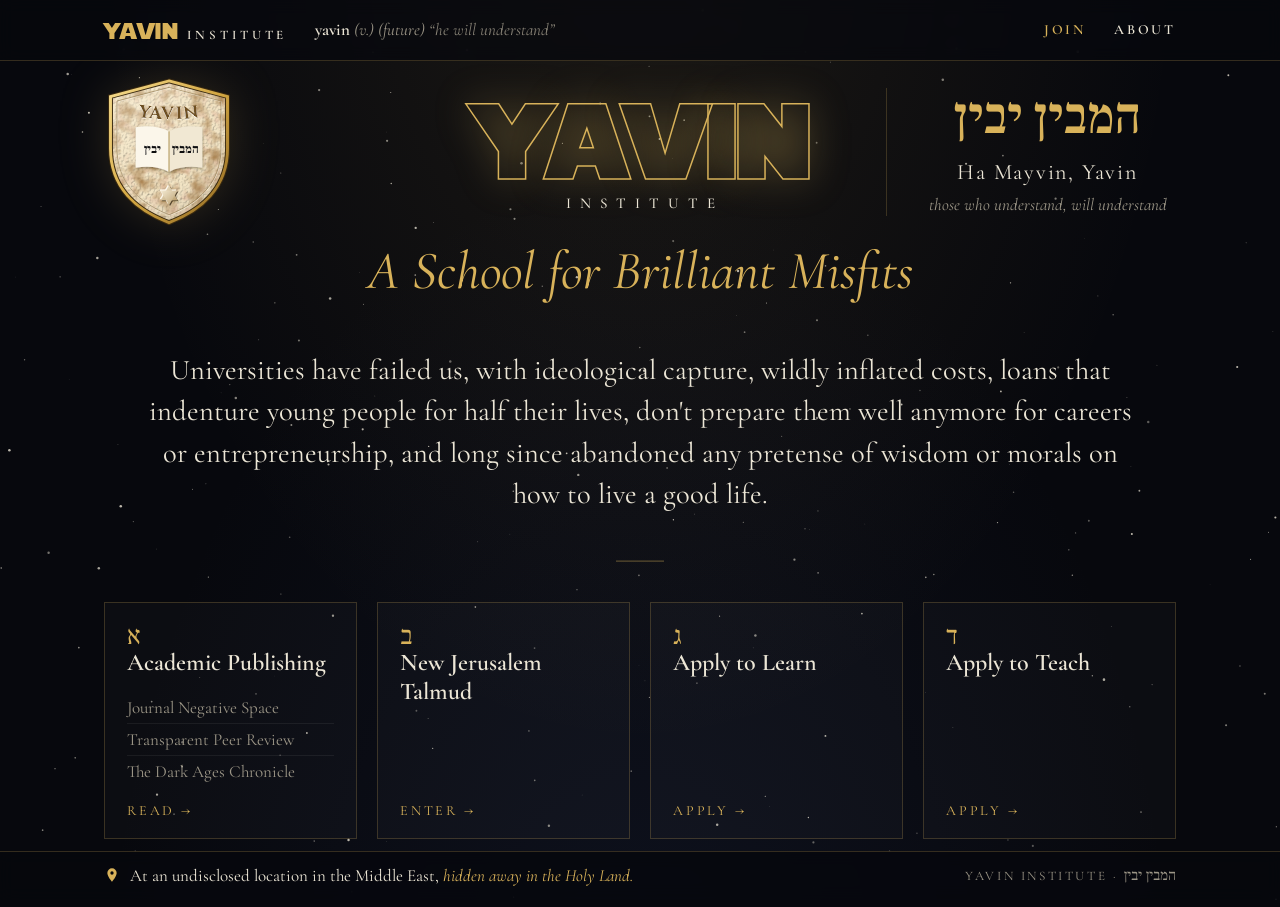
==== index.html @ adba4edd "Add gold Y favicon Co-Authored-By: Claude Opus 5.5 <noreply@anthropic.com>" ====
<!doctype html>
<html lang="en">
<head>
<meta charset="utf-8">
<meta name="viewport" content="width=device-width, initial-scale=1">
<title>Yavin Institute</title>
<meta name="description" content="Yavin Institute — המבין יבין. Those who understand, will understand.">
<link rel="icon" href="favicon.svg" type="image/svg+xml">
<link rel="icon" href="favicon-32.png" sizes="32x32" type="image/png">
<link rel="apple-touch-icon" href="apple-touch-icon.png">
<link rel="preconnect" href="https://fonts.googleapis.com">
<link rel="preconnect" href="https://fonts.gstatic.com" crossorigin>
<link href="https://fonts.googleapis.com/css2?family=Cinzel:wght@700&family=Cormorant+Garamond:ital,wght@0,400;0,500;0,600;1,400&family=Frank+Ruhl+Libre:wght@400;500;700&display=swap" rel="stylesheet">
<link rel="stylesheet" href="assets/css/site.css">
</head>
<body>

<div class="stars"><canvas id="sky"></canvas></div>

<!-- NAV -->
<nav class="nav">
  <div class="wrap">
    <a class="brand" href="#"><span class="y">yavin</span><span class="i">Institute</span></a>
    <span class="etym"><b>yavin</b> (v.) (future) <span class="q">“he will understand”</span></span>
    <div class="links">
      <a class="join" href="#join">Join</a>
      <a href="#about">About</a>
    </div>
  </div>
</nav>

<main class="wrap">

  <section class="hero">
    <!-- Seal: shield with YAVIN over an open book reading המבין יבין (à la Yale's אורים ותמים), Star of David below -->
    <svg class="seal" viewBox="0 0 200 230" role="img" aria-label="Yavin Institute seal: a Jerusalem-stone shield with YAVIN over an open book reading המבין יבין, and a raised Star of David">
      <defs>
        <!-- Jerusalem stone: pitted, lit surface + honey/rose mottling (scaled to read at logo size) -->
        <filter id="stone" x="0" y="0" width="100%" height="100%" color-interpolation-filters="sRGB">
          <feTurbulence type="fractalNoise" baseFrequency="0.32" numOctaves="2" seed="4" result="pits"/>
          <feDiffuseLighting in="pits" surfaceScale="1.3" lighting-color="#ffffff" diffuseConstant="1.15" result="lit">
            <feDistantLight azimuth="225" elevation="58"/>
          </feDiffuseLighting>
          <feBlend in="lit" in2="SourceGraphic" mode="multiply" result="surface"/>
          <feTurbulence type="fractalNoise" baseFrequency="0.045" numOctaves="3" seed="11" result="clouds"/>
          <feColorMatrix in="clouds" type="matrix" result="mottle"
            values="0 0 0 0 0.66  0 0 0 0 0.50  0 0 0 0 0.30  0 0 0 2.2 -0.95"/>
          <feTurbulence type="fractalNoise" baseFrequency="0.06" numOctaves="2" seed="23" result="clouds2"/>
          <feColorMatrix in="clouds2" type="matrix" result="rose"
            values="0 0 0 0 0.86  0 0 0 0 0.66  0 0 0 0 0.56  0 0 0 1.6 -0.8"/>
          <feMerge result="all"><feMergeNode in="surface"/><feMergeNode in="rose"/><feMergeNode in="mottle"/></feMerge>
          <feComposite in="all" in2="SourceGraphic" operator="in"/>
        </filter>
        <!-- light from upper left across the face of the shield -->
        <radialGradient id="shade" cx="30%" cy="20%" r="95%">
          <stop offset="0" stop-color="#fff8e8" stop-opacity="0.35"/>
          <stop offset="0.6" stop-color="#fff8e8" stop-opacity="0"/>
          <stop offset="1" stop-color="#5a4424" stop-opacity="0.35"/>
        </radialGradient>
        <!-- raised relief: highlight on the upper-left edge, shadow on the lower-right -->
        <filter id="relief" x="-30%" y="-30%" width="160%" height="160%">
          <feOffset in="SourceAlpha" dx="1.3" dy="1.7" result="o1"/>
          <feGaussianBlur in="o1" stdDeviation="0.9" result="b1"/>
          <feFlood flood-color="#3e2f18" flood-opacity="0.85"/>
          <feComposite in2="b1" operator="in" result="shadow"/>
          <feOffset in="SourceAlpha" dx="-0.8" dy="-0.9" result="o2"/>
          <feGaussianBlur in="o2" stdDeviation="0.4" result="b2"/>
          <feFlood flood-color="#fffbf0" flood-opacity="0.95"/>
          <feComposite in2="b2" operator="in" result="hl"/>
          <feMerge><feMergeNode in="shadow"/><feMergeNode in="hl"/><feMergeNode in="SourceGraphic"/></feMerge>
        </filter>
        <linearGradient id="starFace" x1="0" y1="0" x2="1" y2="1">
          <stop offset="0" stop-color="#f4ead3"/>
          <stop offset="1" stop-color="#b99e6c"/>
        </linearGradient>
        <!-- carved lettering: light catches the lower edge of the cut -->
        <filter id="carve" x="-10%" y="-20%" width="120%" height="140%">
          <feOffset in="SourceAlpha" dx="0.6" dy="0.9" result="o"/>
          <feFlood flood-color="#fffaf0" flood-opacity="0.8"/>
          <feComposite in2="o" operator="in" result="lip"/>
          <feMerge><feMergeNode in="lip"/><feMergeNode in="SourceGraphic"/></feMerge>
        </filter>
        <filter id="bookShadow" x="-20%" y="-20%" width="140%" height="150%">
          <feDropShadow dx="1" dy="2.2" stdDeviation="1.6" flood-color="#3b2d18" flood-opacity="0.5"/>
        </filter>
        <linearGradient id="rimGold" x1="0" y1="0" x2="1" y2="1">
          <stop offset="0" stop-color="#f6dc8e"/>
          <stop offset="0.5" stop-color="#d4a843"/>
          <stop offset="1" stop-color="#8e6620"/>
        </linearGradient>
        <!-- YAVIN follows the dip of the book's top edge -->
        <path id="yavinArc" d="M28 57 Q100 73 172 57" fill="none"/>
      </defs>

      <!-- stone shield -->
      <path d="M100 6 L190 30 V110 C190 170 150 205 100 224 C50 205 10 170 10 110 V30 Z" fill="#f2e4c4" filter="url(#stone)"/>
      <path d="M100 6 L190 30 V110 C190 170 150 205 100 224 C50 205 10 170 10 110 V30 Z" fill="url(#shade)"/>
      <!-- chiselled inner border -->
      <path d="M100 16 L180 37 V110 C180 163 145 194 100 212 C55 194 20 163 20 110 V37 Z" fill="none" stroke="#fffaf0" stroke-width="1.2" opacity="0.7" transform="translate(0.7,0.9)"/>
      <path d="M100 16 L180 37 V110 C180 163 145 194 100 212 C55 194 20 163 20 110 V37 Z" fill="none" stroke="#8f7648" stroke-width="1.2" opacity="0.8"/>
      <!-- gold rim, set off from the stone by a dark bronze edge -->
      <path d="M100 6 L190 30 V110 C190 170 150 205 100 224 C50 205 10 170 10 110 V30 Z" fill="none" stroke="#3a2a10" stroke-width="7.5"/>
      <path d="M100 6 L190 30 V110 C190 170 150 205 100 224 C50 205 10 170 10 110 V30 Z" fill="none" stroke="url(#rimGold)" stroke-width="4.5"/>

      <text font-family="Cinzel, serif" font-weight="700" font-size="27" letter-spacing="2" fill="#6e5020" text-anchor="middle" filter="url(#carve)">
        <textPath href="#yavinArc" startOffset="50%">YAVIN</textPath>
      </text>

      <!-- open book -->
      <g transform="translate(20,34) scale(0.8)" filter="url(#bookShadow)">
        <path d="M100 62 C82 52 58 50 36 54 V132 C58 128 82 130 100 140 Z" fill="#fbf6ea"/>
        <path d="M100 62 C118 52 142 50 164 54 V132 C142 128 118 130 100 140 Z" fill="#f1e8d3"/>
        <path d="M100 62 V140" stroke="#9c7a2e" stroke-width="1.5"/>
        <!-- Hebrew reads right to left: right page first -->
        <text x="132" y="104" text-anchor="middle" font-family="Frank Ruhl Libre, serif" font-weight="700" font-size="24" fill="#07080d" direction="rtl">המבין</text>
        <text x="68"  y="104" text-anchor="middle" font-family="Frank Ruhl Libre, serif" font-weight="700" font-size="24" fill="#07080d" direction="rtl">יבין</text>
      </g>

      <!-- Star of David, raised from the stone -->
      <g fill="url(#starFace)" filter="url(#relief)">
        <path d="M100 167 L113 189.5 L87 189.5 Z"/>
        <path d="M100 197 L113 174.5 L87 174.5 Z"/>
      </g>
    </svg>

    <div class="title">
      <h1 class="wordmark" aria-label="Yavin">yavin</h1>
      <div class="institute">Institute</div>
    </div>

    <aside class="motto">
      <div class="he" lang="he">המבין יבין</div>
      <div class="translit">Ha Mayvin, Yavin</div>
      <div class="en">those who understand, will understand</div>
    </aside>
  </section>

  <div class="rotator" aria-live="polite">
    <span class="on">A House of Learning</span>
    <span>A School for Brilliant Misfits</span>
    <span>The Anti-Woke Anti-University</span>
    <span>Join the Rebellion</span>
  </div>

  <!-- INTRO: five paragraphs, slow continuous scroll -->
  <section class="intro" aria-label="About Yavin Institute">
    <div class="chunks">
      <p class="chunk">
        Universities have failed us, with ideological capture, wildly inflated costs, loans that indenture young
        people for half their lives, don't prepare them well anymore for careers or entrepreneurship, and long since
        abandoned any pretense of wisdom or morals on how to live a good life.
      </p>
      <p class="chunk">
        Yavin aspires to genuinely prepare students for life in the broadest sense: to orient themselves in place,
        wisdom traditions, see all the ways humans have lived in history, and learn how to learn and think for
        themselves. That way they are best prepared for all the challenges- not just careers or business, but
        leadership, causes, and thoughtful application of their full body and soul to find and choose their mission.
      </p>
      <p class="chunk">
        The Way to learn is not the western-school model, but <em>the yeshiva model</em>:
        hevrutas, core texts, holistic approach that has a certain expectation of personal growth towards
        next stages of life. Encourages and empowers students to grow so that they become ready to build lives,
        start businesses, incorporate and transcend the values and structures of their origins and upbringings.
      </p>
      <p class="chunk">
        <em>The Study of Human Life:</em> what works and what doesn't work? Community, technology, polity, history.
        What are goals for human societies large and small? What produces happiness? What choices—of belief,
        communal forms, technologies, ideologies—lead to what outcomes? What possibilities are there for your
        community, and humanity, that are genuinely new?
      </p>
      <p class="chunk">
        After studying here, the goal is for each student to have developed knowledge and skills to be
        <em>an entrepreneur, a community builder, a jedi, or a revolutionary</em>… as necessary.
      </p>
    </div>
  </section>

  <!-- CARDS -->
  <section class="cards">
    <a class="card" href="#publishing">
      <div class="num" lang="he">א</div>
      <h3>Academic Publishing</h3>
      <ul>
        <li>Journal Negative Space</li>
        <li>Transparent Peer Review</li>
        <li>The Dark Ages Chronicle</li>
      </ul>
      <span class="go">Read →</span>
    </a>

    <a class="card" href="#talmud">
      <div class="num" lang="he">ב</div>
      <h3>New Jerusalem Talmud</h3>
      <span class="go">Enter →</span>
    </a>

    <a class="card" href="#apply-learn">
      <div class="num" lang="he">ג</div>
      <h3>Apply to Learn</h3>
      <span class="go">Apply →</span>
    </a>

    <a class="card" href="#apply-teach">
      <div class="num" lang="he">ד</div>
      <h3>Apply to Teach</h3>
      <span class="go">Apply →</span>
    </a>
  </section>

</main>

<!-- FOOTER -->
<footer>
  <div class="wrap">
    <span class="where">
      <svg class="pin" viewBox="0 0 24 24" aria-hidden="true"><path d="M12 2a7 7 0 0 0-7 7c0 5.2 7 13 7 13s7-7.8 7-13a7 7 0 0 0-7-7zm0 9.5A2.5 2.5 0 1 1 12 6.5a2.5 2.5 0 0 1 0 5z"/></svg>
      At an undisclosed location in the Middle East, <span class="hidden">hidden away in the Holy Land.</span>
    </span>
    <span class="fine">Yavin Institute · <span lang="he">המבין יבין</span></span>
  </div>
</footer>

<script src="assets/js/site.js"></script>
</body>
</html>
---- assets/css/site.css ----
/* Yavin Institute — shared styles for every page */

@font-face {
  font-family: "Star Jedi";
  src: url("../fonts/Starjedi.ttf") format("truetype");
  font-display: swap;
}

:root {
  --bg: #07080d;
  --bg-2: #0d0f18;
  --ink: #ece6d6;
  --muted: #9c9687;
  --gold: #d8b25a;
  --gold-deep: #9c7a2e;
  --line: rgba(216, 178, 90, 0.22);
  --card: rgba(255, 255, 255, 0.025);
  --serif: "Cormorant Garamond", Georgia, serif;
  --hebrew: "Frank Ruhl Libre", "Times New Roman", serif;
  --jedi: "Star Jedi", "Arial Black", sans-serif;
}

* { box-sizing: border-box; margin: 0; padding: 0; }
html { scroll-behavior: smooth; }

body {
  background: var(--bg);
  color: var(--ink);
  font-family: var(--serif);
  font-size: 19px;
  line-height: 1.6;
  overflow-x: hidden;
  -webkit-font-smoothing: antialiased;
}

/* starfield */
.stars {
  position: fixed; inset: 0; z-index: -1; pointer-events: none;
  background:
    radial-gradient(ellipse at 50% -10%, rgba(216,178,90,0.10), transparent 60%),
    radial-gradient(ellipse at 50% 120%, rgba(60,80,140,0.14), transparent 60%),
    var(--bg);
}
.stars canvas { width: 100%; height: 100%; display: block; }

.wrap { max-width: 1120px; margin: 0 auto; padding: 0 24px; }

/* page fills the screen; cards sit at the bottom, just above the location bar */
main.wrap {
  height: max(640px, calc(100vh - 61px - 49px));   /* screen minus nav and location bar */
  display: flex; flex-direction: column;
}
main .cards { margin-top: auto; padding: 0 0 12px; }

/* ---------- NAV ---------- */
.nav {
  border-bottom: 1px solid var(--line);
  background: rgba(7, 8, 13, 0.7);
  backdrop-filter: blur(8px);
  position: sticky; top: 0; z-index: 10;
}
.nav .wrap {
  display: flex; align-items: center; gap: 28px;
  height: 60px;
}
.brand { display: flex; align-items: baseline; gap: 10px; text-decoration: none; color: var(--ink); white-space: nowrap; }
.brand .y { font-family: var(--jedi); color: var(--gold); font-size: 22px; letter-spacing: 0.02em; }
.brand .i { letter-spacing: 0.3em; text-transform: uppercase; font-size: 13px; font-weight: 600; }
.nav .etym { font-style: italic; color: var(--muted); font-size: 17px; white-space: nowrap; }
.nav .etym .q { opacity: 0.85; }
.nav .etym b { font-style: normal; font-weight: 600; color: var(--ink); }
.nav .links { margin-left: auto; display: flex; gap: 28px; }
.nav .links a {
  color: var(--ink); text-decoration: none;
  letter-spacing: 0.2em; text-transform: uppercase; font-size: 14px; font-weight: 600;
}
.nav .links a:hover { color: var(--gold); }
.nav .links a.join { color: var(--gold); }

/* ---------- HERO ---------- */
.hero {
  display: grid;
  grid-template-columns: 290px 1fr 290px;
  align-items: center;
  gap: 32px;
  padding: 16px 0 0;
}
.hero .seal { width: 130px; justify-self: start; }

.seal { width: 100%; height: auto; filter: drop-shadow(0 0 24px rgba(216,178,90,0.18)); }

.title { text-align: center; }
.wordmark {
  font-family: var(--jedi);
  font-size: clamp(40px, 8vw, 100px);
  line-height: 0.9;
  color: transparent;
  -webkit-text-stroke: 1.5px var(--gold);
  letter-spacing: 0.02em;
  text-shadow: 0 0 40px rgba(216,178,90,0.25);
}
.institute {
  font-weight: 500;
  letter-spacing: 0.6em;
  text-transform: uppercase;
  font-size: clamp(12px, 1.5vw, 15px);
  margin-top: 12px;
  padding-left: 0.6em; /* balance letter-spacing */
}

.rotator {
  position: relative;
  height: 1.2em;
  margin: 14px 0 0;
  text-align: center;
  font-size: clamp(30px, 4.2vw, 56px);
  line-height: 1.1;
  font-style: italic;
  color: var(--gold);
}
.rotator span {
  position: absolute; left: 0; right: 0; top: 0;
  opacity: 0; transform: translateY(10px);
  transition: opacity 0.9s ease, transform 0.9s ease;
}
.rotator span.on { opacity: 1; transform: none; }

/* ---------- INTRO: slow flat scroll ---------- */
.intro {
  flex: 1 1 0;
  min-height: 0;
  width: 100%;
  max-width: 1000px;
  margin: 6px auto 10px;
  text-align: center;
  overflow: hidden;
  position: relative;
  -webkit-mask-image: linear-gradient(transparent, #000 14%, #000 86%, transparent);
          mask-image: linear-gradient(transparent, #000 14%, #000 86%, transparent);
}
.intro .chunks { will-change: transform; }
.intro .chunk {
  font-size: 28.5px;
  line-height: 1.45;
  padding-bottom: 1.6em;
}
.intro .chunk::after {        /* small gold rule between paragraphs */
  content: "";
  display: block;
  width: 48px; height: 1px;
  margin: 1.6em auto 0;
  background: var(--gold);
  opacity: 0.6;
}
.intro .chunk em { font-style: normal; color: var(--gold); }
@media (prefers-reduced-motion: reduce) {
  .intro { overflow-y: auto; }
}

/* ---------- MOTTO ---------- */
.motto {
  text-align: center;
  border-left: 1px solid var(--line);
  padding-left: 32px;
}
.motto .he {
  font-family: var(--hebrew);
  font-weight: 500;
  font-size: 52px;
  line-height: 1.1;
  color: var(--gold);
  direction: rtl;
}
.motto .translit { margin-top: 10px; font-size: 22px; letter-spacing: 0.08em; }
.motto .en { font-style: italic; color: var(--muted); font-size: 17px; line-height: 1.3; margin-top: 4px; white-space: nowrap; }

/* ---------- CARDS ---------- */
.cards {
  padding: 0 0 32px;
  display: grid;
  grid-template-columns: repeat(4, 1fr);
  gap: 20px;
}
.card {
  position: relative;
  background: var(--card);
  border: 1px solid var(--line);
  padding: 18px 22px 16px;
  display: flex; flex-direction: column;
  text-decoration: none; color: inherit;
  transition: border-color 0.3s, background 0.3s, transform 0.3s;
}
.card:hover { border-color: var(--gold); background: rgba(216,178,90,0.05); transform: translateY(-3px); }
.card .num {
  font-family: var(--hebrew);
  color: var(--gold);
  font-size: 26px;
  line-height: 1;
  float: left;
  margin: 2px 12px 0 0;
}
.card h3 {
  font-weight: 600;
  font-size: 24px;
  line-height: 1.2;
  margin-bottom: 14px;
}
.card ul { list-style: none; color: var(--muted); font-size: 18px; }
.card li { padding: 2px 0; font-size: 17px; border-top: 1px solid rgba(255,255,255,0.06); }
.card li:first-child { border-top: 0; }
.card p { color: var(--muted); font-size: 18px; }
.card .go {
  margin-top: auto;
  padding-top: 12px;
  font-size: 14px;
  letter-spacing: 0.2em;
  text-transform: uppercase;
  color: var(--gold);
}

/* ---------- FOOTER ---------- */
body { padding-bottom: 56px; }
footer {
  position: fixed; left: 0; right: 0; bottom: 0; z-index: 10;
  border-top: 1px solid var(--line);
  background: rgba(7, 8, 13, 0.85);
  backdrop-filter: blur(8px);
}
footer .wrap {
  display: flex; align-items: center; justify-content: space-between; gap: 24px;
  min-height: 48px;
  font-size: 17px;
}
footer .pin { width: 16px; height: 16px; fill: var(--gold); vertical-align: -2px; margin-right: 6px; }
footer .hidden { font-style: italic; color: var(--gold); }
footer .fine {
  font-size: 13px;
  letter-spacing: 0.2em;
  text-transform: uppercase;
  color: var(--muted);
  white-space: nowrap;
}
footer .fine [lang="he"] { letter-spacing: 0; font-family: var(--hebrew); font-size: 15px; }

@media (max-width: 1000px) {
  .nav .etym { display: none; }
  .hero { grid-template-columns: 140px 1fr; }
  .hero .seal { width: 140px; }
  .motto { grid-column: 1 / -1; border-left: 0; border-top: 1px solid var(--line); padding: 24px 0 0; }
}
@media (max-width: 900px) {
  .cards { grid-template-columns: repeat(2, 1fr); }
}
@media (max-width: 560px) {
  body { font-size: 17px; }
  .wrap { padding: 0 16px; }
  .cards { grid-template-columns: 1fr; }
  .nav .wrap { gap: 16px; }
  .nav .links { gap: 18px; }
  .hero { grid-template-columns: 1fr; gap: 20px; padding-top: 28px; }
  .hero .seal { width: 130px; justify-self: center; }
  .rotator { height: 2.3em; margin-top: 24px; }
  main.wrap { height: auto; }
  .intro { flex: none; height: 340px; margin: 24px auto; }
  .intro .chunk { font-size: 22px; }
  body { padding-bottom: 96px; }
  footer .wrap { flex-direction: column; gap: 2px; padding-top: 8px; padding-bottom: 8px; text-align: center; font-size: 15px; }
  footer .fine { display: none; }
  .wordmark { -webkit-text-stroke-width: 1.2px; }
  .institute { letter-spacing: 0.4em; }
}
@media (prefers-reduced-motion: reduce) {
  .rotator span { transition: none; }
}
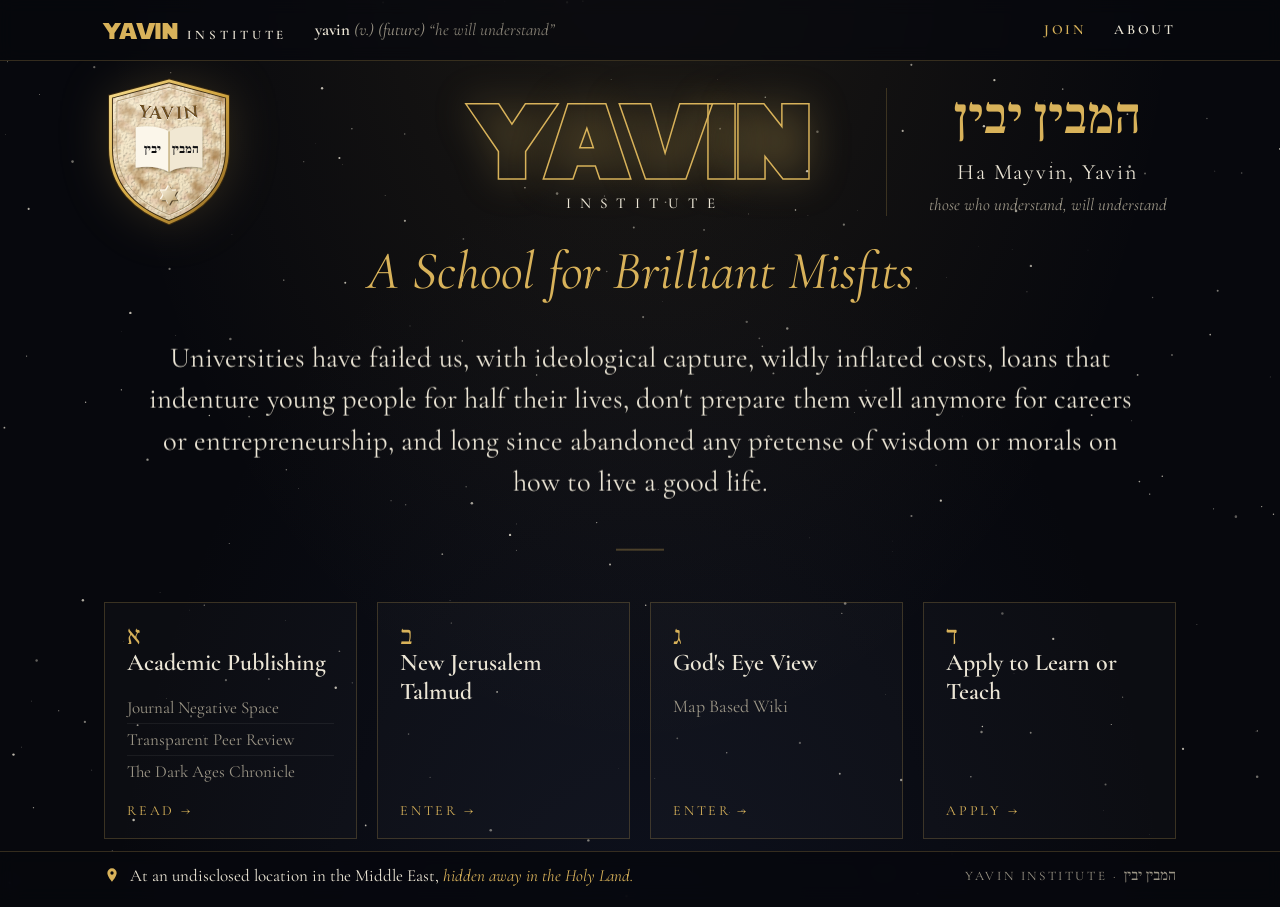
==== commit 76c5fe4d: "Gimel card: God's Eye View, Map Based Wiki (links to the live demo); Apply to Learn and Teach combin" ====
--- a/index.html
+++ b/index.html
@@ -194,15 +194,16 @@
       <span class="go">Enter →</span>
     </a>
 
-    <a class="card" href="#apply-learn">
+    <a class="card" href="https://godseyeviewalpha.lovable.app/" target="_blank" rel="noopener">
       <div class="num" lang="he">ג</div>
-      <h3>Apply to Learn</h3>
-      <span class="go">Apply →</span>
-    </a>
-
-    <a class="card" href="#apply-teach">
+      <h3>God's Eye View</h3>
+      <p>Map Based Wiki</p>
+      <span class="go">Enter →</span>
+    </a>
+
+    <a class="card" href="#apply">
       <div class="num" lang="he">ד</div>
-      <h3>Apply to Teach</h3>
+      <h3>Apply to Learn or Teach</h3>
       <span class="go">Apply →</span>
     </a>
   </section>
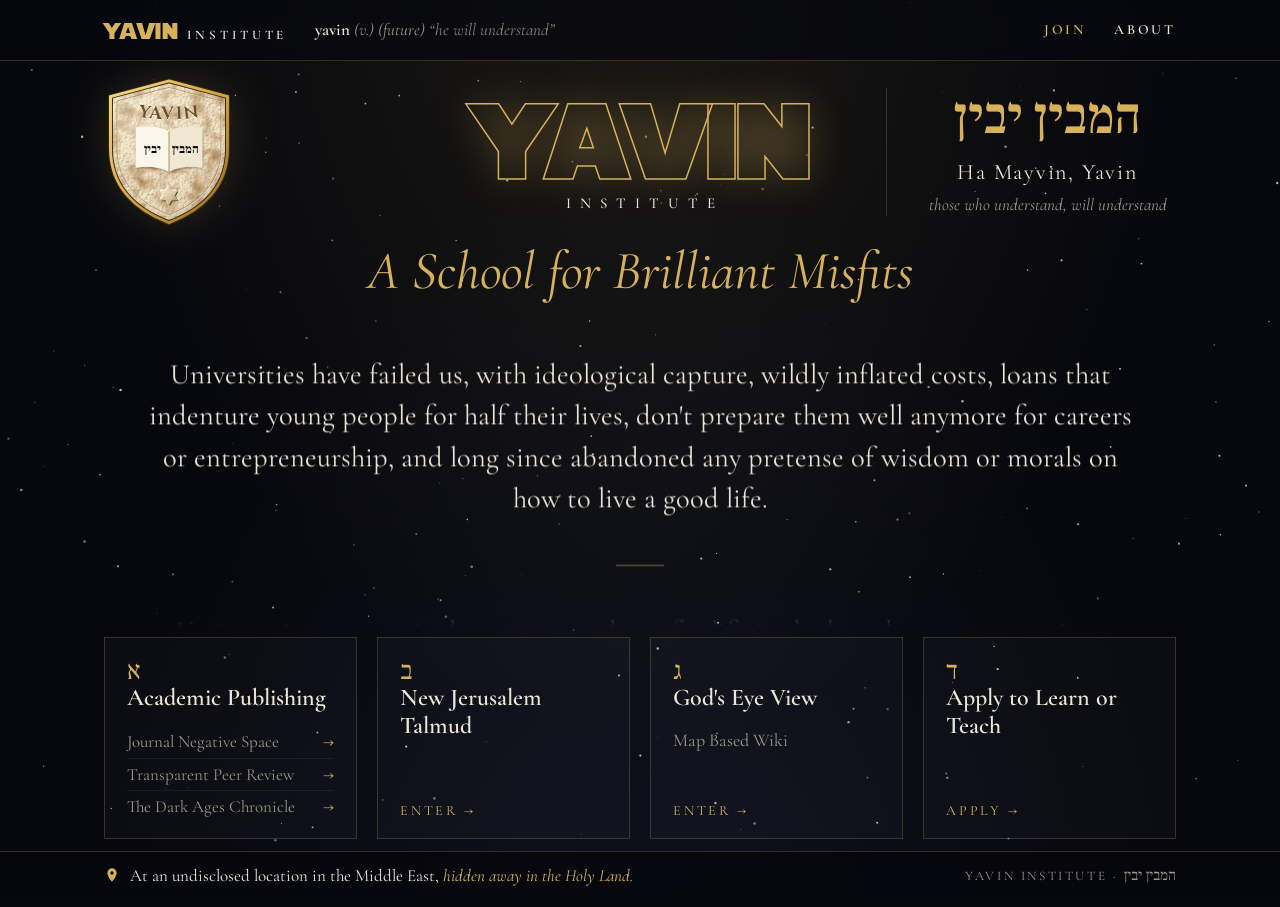
==== commit 574f71db: "Link the three journal sites from the Academic Publishing card Co-Authored-By: Claude Opus 5.5 <nore" ====
--- a/index.html
+++ b/index.html
@@ -177,16 +177,15 @@
 
   <!-- CARDS -->
   <section class="cards">
-    <a class="card" href="#publishing">
+    <div class="card">
       <div class="num" lang="he">א</div>
       <h3>Academic Publishing</h3>
       <ul>
-        <li>Journal Negative Space</li>
-        <li>Transparent Peer Review</li>
-        <li>The Dark Ages Chronicle</li>
+        <li><a href="https://yavin-negative-space.vercel.app/">Journal Negative Space</a></li>
+        <li><a href="https://yavin-transparent-peer-review.vercel.app/">Transparent Peer Review</a></li>
+        <li><a href="https://yavin-dark-ages-chronicle.vercel.app/">The Dark Ages Chronicle</a></li>
       </ul>
-      <span class="go">Read →</span>
-    </a>
+    </div>
 
     <a class="card" href="#talmud">
       <div class="num" lang="he">ב</div>
--- a/assets/css/site.css
+++ b/assets/css/site.css
@@ -208,6 +208,9 @@
 .card ul { list-style: none; color: var(--muted); font-size: 18px; }
 .card li { padding: 2px 0; font-size: 17px; border-top: 1px solid rgba(255,255,255,0.06); }
 .card li:first-child { border-top: 0; }
+.card li a { display: flex; justify-content: space-between; gap: 8px; color: inherit; text-decoration: none; transition: color 0.2s; }
+.card li a::after { content: "→"; color: var(--gold); }
+.card li a:hover { color: var(--gold); }
 .card p { color: var(--muted); font-size: 18px; }
 .card .go {
   margin-top: auto;
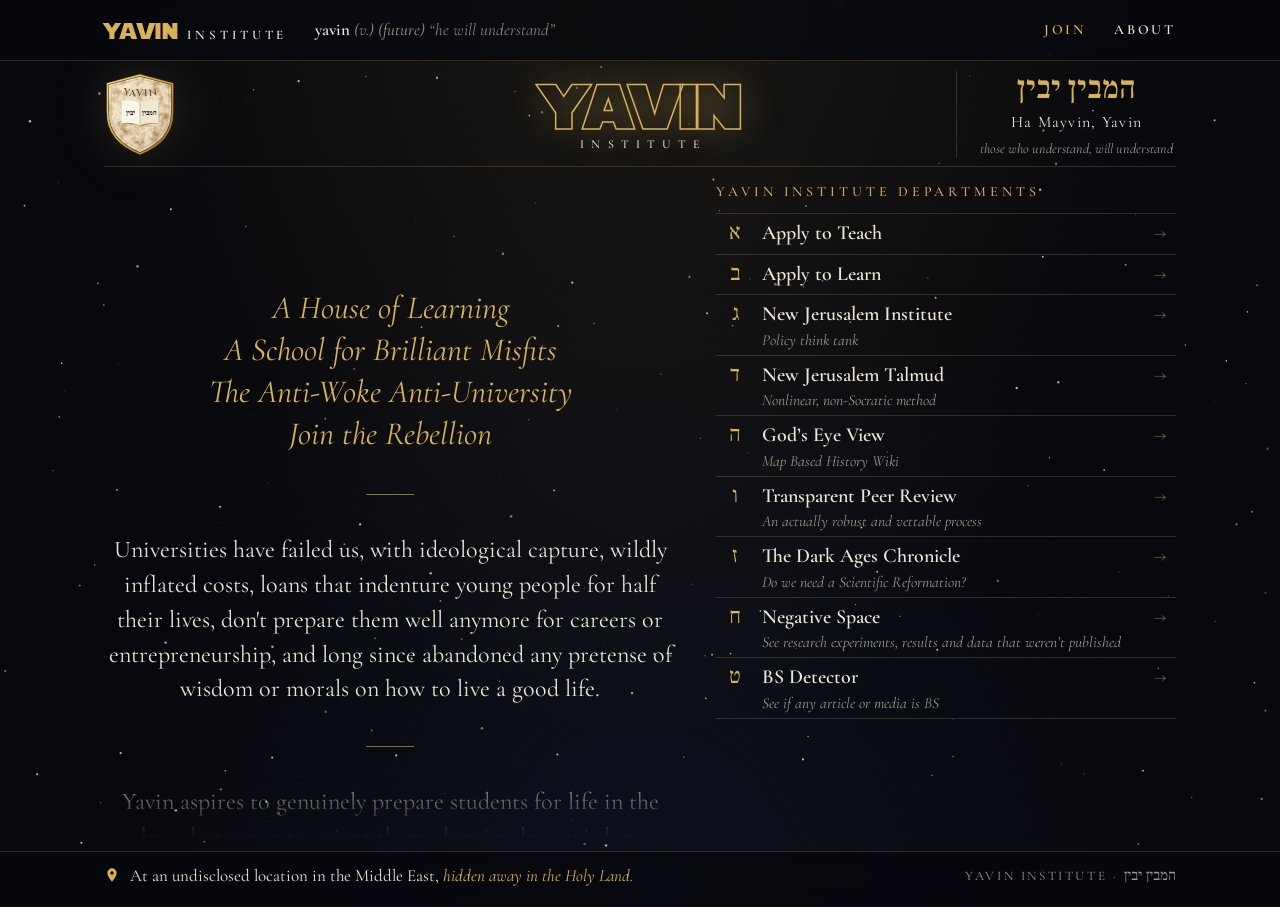
==== commit 180aa85b: "Yavin Institute Departments list replaces the cards; compact header; taglines join the scroll; add B" ====
--- a/index.html
+++ b/index.html
@@ -135,16 +135,17 @@
     </aside>
   </section>
 
-  <div class="rotator" aria-live="polite">
-    <span class="on">A House of Learning</span>
-    <span>A School for Brilliant Misfits</span>
-    <span>The Anti-Woke Anti-University</span>
-    <span>Join the Rebellion</span>
-  </div>
-
-  <!-- INTRO: five paragraphs, slow continuous scroll -->
+
+  <div class="body-grid">
+  <!-- INTRO: taglines + five paragraphs, slow continuous scroll -->
   <section class="intro" aria-label="About Yavin Institute">
     <div class="chunks">
+      <p class="chunk taglines">
+        <span>A House of Learning</span>
+        <span>A School for Brilliant Misfits</span>
+        <span>The Anti-Woke Anti-University</span>
+        <span>Join the Rebellion</span>
+      </p>
       <p class="chunk">
         Universities have failed us, with ideological capture, wildly inflated costs, loans that indenture young
         people for half their lives, don't prepare them well anymore for careers or entrepreneurship, and long since
@@ -175,37 +176,22 @@
     </div>
   </section>
 
-  <!-- CARDS -->
-  <section class="cards">
-    <div class="card">
-      <div class="num" lang="he">א</div>
-      <h3>Academic Publishing</h3>
-      <ul>
-        <li><a href="https://yavin-negative-space.vercel.app/">Journal Negative Space</a></li>
-        <li><a href="https://yavin-transparent-peer-review.vercel.app/">Transparent Peer Review</a></li>
-        <li><a href="https://yavin-dark-ages-chronicle.vercel.app/">The Dark Ages Chronicle</a></li>
-      </ul>
-    </div>
-
-    <a class="card" href="#talmud">
-      <div class="num" lang="he">ב</div>
-      <h3>New Jerusalem Talmud</h3>
-      <span class="go">Enter →</span>
-    </a>
-
-    <a class="card" href="https://godseyeviewalpha.lovable.app/" target="_blank" rel="noopener">
-      <div class="num" lang="he">ג</div>
-      <h3>God's Eye View</h3>
-      <p>Map Based Wiki</p>
-      <span class="go">Enter →</span>
-    </a>
-
-    <a class="card" href="#apply">
-      <div class="num" lang="he">ד</div>
-      <h3>Apply to Learn or Teach</h3>
-      <span class="go">Apply →</span>
-    </a>
+  <!-- DEPARTMENTS -->
+  <section class="depts" aria-labelledby="depts-h">
+    <h2 id="depts-h">Yavin Institute Departments</h2>
+    <ul>
+      <li><a href="#apply"><span class="n" lang="he">א</span><span class="t">Apply to Teach</span></a></li>
+      <li><a href="#apply"><span class="n" lang="he">ב</span><span class="t">Apply to Learn</span></a></li>
+      <li><a href="https://newjerusalemorg.substack.com/" target="_blank" rel="noopener"><span class="n" lang="he">ג</span><span class="t">New Jerusalem Institute</span><span class="d">Policy think tank</span></a></li>
+      <li><a href="#talmud"><span class="n" lang="he">ד</span><span class="t">New Jerusalem Talmud</span><span class="d">Nonlinear, non-Socratic method</span></a></li>
+      <li><a href="https://godseyeviewalpha.lovable.app/" target="_blank" rel="noopener"><span class="n" lang="he">ה</span><span class="t">God’s Eye View</span><span class="d">Map Based History Wiki</span></a></li>
+      <li><a href="https://yavin-transparent-peer-review.vercel.app/"><span class="n" lang="he">ו</span><span class="t">Transparent Peer Review</span><span class="d">An actually robust and vettable process</span></a></li>
+      <li><a href="https://yavin-dark-ages-chronicle.vercel.app/"><span class="n" lang="he">ז</span><span class="t">The Dark Ages Chronicle</span><span class="d">Do we need a Scientific Reformation?</span></a></li>
+      <li><a href="https://yavin-negative-space.vercel.app/"><span class="n" lang="he">ח</span><span class="t">Negative Space</span><span class="d">See research experiments, results and data that weren’t published</span></a></li>
+      <li><a href="https://bsdetector.net" target="_blank" rel="noopener"><span class="n" lang="he">ט</span><span class="t">BS Detector</span><span class="d">See if any article or media is BS</span></a></li>
+    </ul>
   </section>
+  </div>
 
 </main>
 
--- a/assets/css/site.css
+++ b/assets/css/site.css
@@ -47,10 +47,10 @@
 
 /* page fills the screen; cards sit at the bottom, just above the location bar */
 main.wrap {
-  height: max(640px, calc(100vh - 61px - 49px));   /* screen minus nav and location bar */
+  min-height: max(560px, calc(100vh - 61px - 49px));   /* screen minus nav and location bar */
   display: flex; flex-direction: column;
 }
-main .cards { margin-top: auto; padding: 0 0 12px; }
+
 
 /* ---------- NAV ---------- */
 .nav {
@@ -80,19 +80,20 @@
 /* ---------- HERO ---------- */
 .hero {
   display: grid;
-  grid-template-columns: 290px 1fr 290px;
+  grid-template-columns: 220px 1fr 220px;
   align-items: center;
-  gap: 32px;
-  padding: 16px 0 0;
-}
-.hero .seal { width: 130px; justify-self: start; }
+  gap: 24px;
+  padding: 10px 0 8px;
+  border-bottom: 1px solid var(--line);
+}
+.hero .seal { width: 72px; justify-self: start; }
 
 .seal { width: 100%; height: auto; filter: drop-shadow(0 0 24px rgba(216,178,90,0.18)); }
 
 .title { text-align: center; }
 .wordmark {
   font-family: var(--jedi);
-  font-size: clamp(40px, 8vw, 100px);
+  font-size: clamp(36px, 5vw, 60px);
   line-height: 0.9;
   color: transparent;
   -webkit-text-stroke: 1.5px var(--gold);
@@ -103,8 +104,8 @@
   font-weight: 500;
   letter-spacing: 0.6em;
   text-transform: uppercase;
-  font-size: clamp(12px, 1.5vw, 15px);
-  margin-top: 12px;
+  font-size: 12px;
+  margin-top: 6px;
   padding-left: 0.6em; /* balance letter-spacing */
 }
 
@@ -130,8 +131,7 @@
   flex: 1 1 0;
   min-height: 0;
   width: 100%;
-  max-width: 1000px;
-  margin: 6px auto 10px;
+  margin: 0;
   text-align: center;
   overflow: hidden;
   position: relative;
@@ -140,7 +140,7 @@
 }
 .intro .chunks { will-change: transform; }
 .intro .chunk {
-  font-size: 28.5px;
+  font-size: 24px;
   line-height: 1.45;
   padding-bottom: 1.6em;
 }
@@ -153,6 +153,7 @@
   opacity: 0.6;
 }
 .intro .chunk em { font-style: normal; color: var(--gold); }
+.intro .taglines span { display: block; font-style: italic; color: var(--gold); font-size: 1.35em; line-height: 1.3; }
 @media (prefers-reduced-motion: reduce) {
   .intro { overflow-y: auto; }
 }
@@ -161,65 +162,47 @@
 .motto {
   text-align: center;
   border-left: 1px solid var(--line);
-  padding-left: 32px;
+  padding-left: 20px;
 }
 .motto .he {
   font-family: var(--hebrew);
   font-weight: 500;
-  font-size: 52px;
+  font-size: 32px;
   line-height: 1.1;
   color: var(--gold);
   direction: rtl;
 }
-.motto .translit { margin-top: 10px; font-size: 22px; letter-spacing: 0.08em; }
-.motto .en { font-style: italic; color: var(--muted); font-size: 17px; line-height: 1.3; margin-top: 4px; white-space: nowrap; }
-
-/* ---------- CARDS ---------- */
-.cards {
-  padding: 0 0 32px;
-  display: grid;
-  grid-template-columns: repeat(4, 1fr);
-  gap: 20px;
-}
-.card {
-  position: relative;
-  background: var(--card);
-  border: 1px solid var(--line);
-  padding: 18px 22px 16px;
-  display: flex; flex-direction: column;
-  text-decoration: none; color: inherit;
-  transition: border-color 0.3s, background 0.3s, transform 0.3s;
-}
-.card:hover { border-color: var(--gold); background: rgba(216,178,90,0.05); transform: translateY(-3px); }
-.card .num {
-  font-family: var(--hebrew);
-  color: var(--gold);
-  font-size: 26px;
-  line-height: 1;
-  float: left;
-  margin: 2px 12px 0 0;
-}
-.card h3 {
-  font-weight: 600;
-  font-size: 24px;
-  line-height: 1.2;
-  margin-bottom: 14px;
-}
-.card ul { list-style: none; color: var(--muted); font-size: 18px; }
-.card li { padding: 2px 0; font-size: 17px; border-top: 1px solid rgba(255,255,255,0.06); }
-.card li:first-child { border-top: 0; }
-.card li a { display: flex; justify-content: space-between; gap: 8px; color: inherit; text-decoration: none; transition: color 0.2s; }
-.card li a::after { content: "→"; color: var(--gold); }
-.card li a:hover { color: var(--gold); }
-.card p { color: var(--muted); font-size: 18px; }
-.card .go {
-  margin-top: auto;
-  padding-top: 12px;
-  font-size: 14px;
-  letter-spacing: 0.2em;
-  text-transform: uppercase;
-  color: var(--gold);
-}
+.motto .translit { margin-top: 4px; font-size: 16px; letter-spacing: 0.08em; }
+.motto .en { font-style: italic; color: var(--muted); font-size: 14px; line-height: 1.3; margin-top: 4px; white-space: nowrap; }
+
+/* ---------- BODY: intro scroll beside the departments ---------- */
+.body-grid {
+  flex: 1 0 auto;
+  display: grid; grid-template-columns: 1fr 460px; gap: 40px;
+  padding: 14px 0 12px;
+}
+.body-grid .intro { contain: size; height: auto; }   /* takes the height the departments list sets */
+
+/* ---------- DEPARTMENTS ---------- */
+.depts { display: flex; flex-direction: column; min-height: 0; }
+.depts h2 {
+  font-weight: 500; font-size: 14px; letter-spacing: 0.28em; text-transform: uppercase;
+  color: var(--gold); padding-bottom: 10px; border-bottom: 1px solid var(--line);
+}
+.depts ul { list-style: none; }
+.depts li { border-bottom: 1px solid var(--line); }
+.depts a {
+  display: grid; grid-template-columns: 30px 1fr auto; column-gap: 12px; align-items: baseline;
+  padding: 4px 10px 5px 4px; color: inherit; text-decoration: none;
+  transition: background 0.2s, color 0.2s;
+}
+.depts a::after { content: "→"; grid-column: 3; grid-row: 1; color: var(--gold); opacity: 0.5; transition: opacity 0.2s, transform 0.2s; }
+.depts a:hover { background: rgba(216,178,90,0.06); }
+.depts a:hover::after { opacity: 1; transform: translateX(3px); }
+.depts a:hover .t { color: var(--gold); }
+.depts .n { grid-row: 1 / span 2; font-family: var(--hebrew); color: var(--gold); font-size: 22px; line-height: 1.2; text-align: center; }
+.depts .t { font-size: 20px; font-weight: 600; line-height: 1.2; transition: color 0.2s; }
+.depts .d { grid-column: 2 / span 2; color: var(--muted); font-size: 15.5px; line-height: 1.3; font-style: italic; }
 
 /* ---------- FOOTER ---------- */
 body { padding-bottom: 56px; }
@@ -248,24 +231,28 @@
 @media (max-width: 1000px) {
   .nav .etym { display: none; }
   .hero { grid-template-columns: 140px 1fr; }
-  .hero .seal { width: 140px; }
-  .motto { grid-column: 1 / -1; border-left: 0; border-top: 1px solid var(--line); padding: 24px 0 0; }
+  .hero { grid-template-columns: 72px 1fr auto; }
+  .motto { padding-left: 16px; }
+  .motto .he { font-size: 26px; }
+  .motto .translit, .motto .en { display: none; }
 }
 @media (max-width: 900px) {
-  .cards { grid-template-columns: repeat(2, 1fr); }
+  main.wrap { height: auto; }
+  .body-grid { grid-template-columns: 1fr; gap: 28px; }
+  .body-grid .intro { contain: none; height: 300px; }
 }
 @media (max-width: 560px) {
   body { font-size: 17px; }
   .wrap { padding: 0 16px; }
-  .cards { grid-template-columns: 1fr; }
   .nav .wrap { gap: 16px; }
   .nav .links { gap: 18px; }
-  .hero { grid-template-columns: 1fr; gap: 20px; padding-top: 28px; }
-  .hero .seal { width: 130px; justify-self: center; }
-  .rotator { height: 2.3em; margin-top: 24px; }
-  main.wrap { height: auto; }
-  .intro { flex: none; height: 340px; margin: 24px auto; }
-  .intro .chunk { font-size: 22px; }
+  .hero { grid-template-columns: 52px 1fr auto; gap: 12px; }
+  .hero .seal { width: 52px; }
+  .motto .he { font-size: 22px; }
+  .body-grid .intro { height: 260px; }
+  .intro .chunk { font-size: 20px; }
+  .depts .t { font-size: 20px; }
+  .depts .d { font-size: 16px; }
   body { padding-bottom: 96px; }
   footer .wrap { flex-direction: column; gap: 2px; padding-top: 8px; padding-bottom: 8px; text-align: center; font-size: 15px; }
   footer .fine { display: none; }
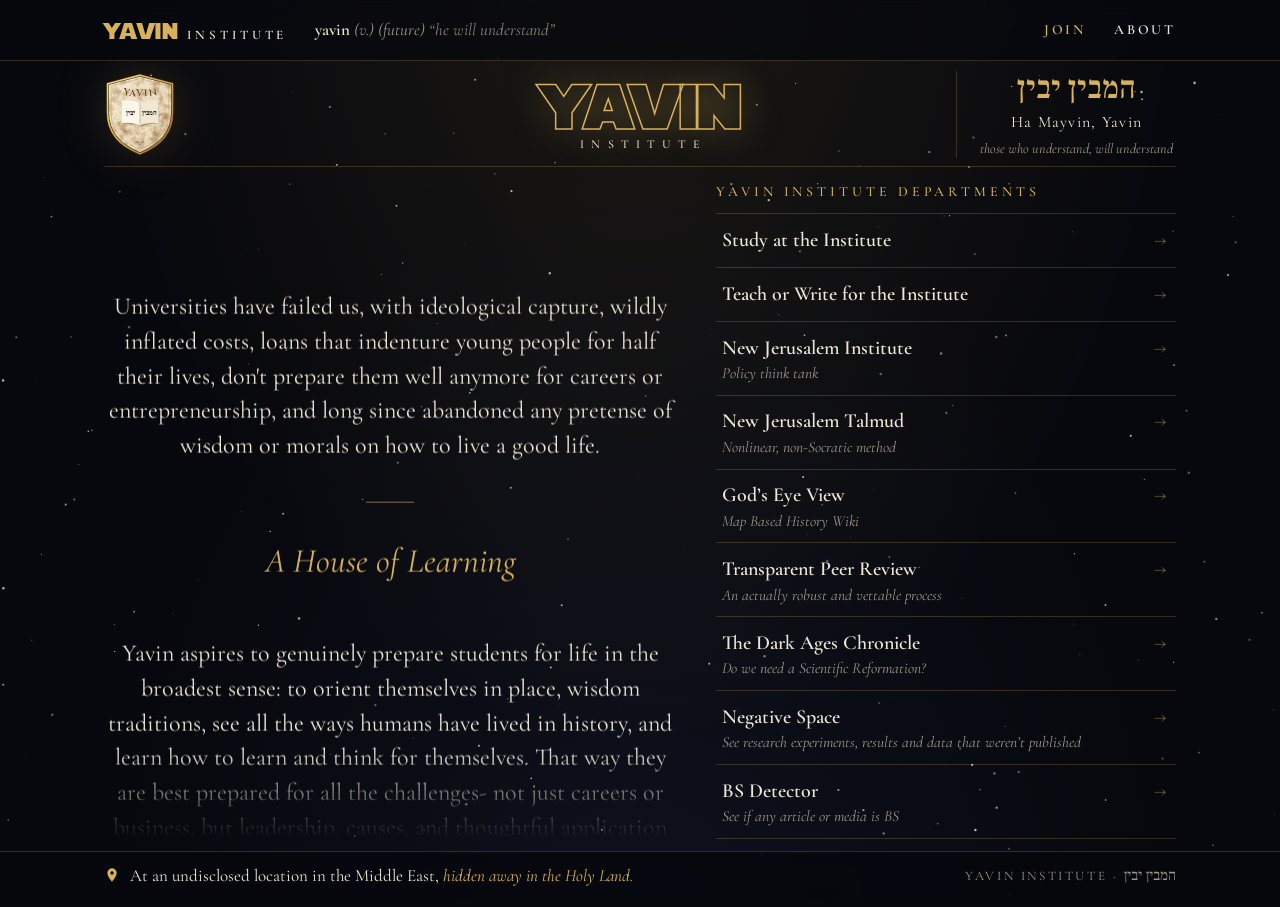
==== commit 239079f2: "Intersperse taglines in the intro; departments: no numerals, Study / Teach or Write rows, list fills" ====
--- a/index.html
+++ b/index.html
@@ -140,35 +140,33 @@
   <!-- INTRO: taglines + five paragraphs, slow continuous scroll -->
   <section class="intro" aria-label="About Yavin Institute">
     <div class="chunks">
-      <p class="chunk taglines">
-        <span>A House of Learning</span>
-        <span>A School for Brilliant Misfits</span>
-        <span>The Anti-Woke Anti-University</span>
-        <span>Join the Rebellion</span>
-      </p>
       <p class="chunk">
         Universities have failed us, with ideological capture, wildly inflated costs, loans that indenture young
         people for half their lives, don't prepare them well anymore for careers or entrepreneurship, and long since
         abandoned any pretense of wisdom or morals on how to live a good life.
       </p>
+      <p class="chunk tagline">A House of Learning</p>
       <p class="chunk">
         Yavin aspires to genuinely prepare students for life in the broadest sense: to orient themselves in place,
         wisdom traditions, see all the ways humans have lived in history, and learn how to learn and think for
         themselves. That way they are best prepared for all the challenges- not just careers or business, but
         leadership, causes, and thoughtful application of their full body and soul to find and choose their mission.
       </p>
+      <p class="chunk tagline">A School for Brilliant Misfits</p>
       <p class="chunk">
         The Way to learn is not the western-school model, but <em>the yeshiva model</em>:
         hevrutas, core texts, holistic approach that has a certain expectation of personal growth towards
         next stages of life. Encourages and empowers students to grow so that they become ready to build lives,
         start businesses, incorporate and transcend the values and structures of their origins and upbringings.
       </p>
+      <p class="chunk tagline">The Anti-Woke Anti-University</p>
       <p class="chunk">
         <em>The Study of Human Life:</em> what works and what doesn't work? Community, technology, polity, history.
         What are goals for human societies large and small? What produces happiness? What choices—of belief,
         communal forms, technologies, ideologies—lead to what outcomes? What possibilities are there for your
         community, and humanity, that are genuinely new?
       </p>
+      <p class="chunk tagline">Join the Rebellion</p>
       <p class="chunk">
         After studying here, the goal is for each student to have developed knowledge and skills to be
         <em>an entrepreneur, a community builder, a jedi, or a revolutionary</em>… as necessary.
@@ -180,15 +178,15 @@
   <section class="depts" aria-labelledby="depts-h">
     <h2 id="depts-h">Yavin Institute Departments</h2>
     <ul>
-      <li><a href="#apply"><span class="n" lang="he">א</span><span class="t">Apply to Teach</span></a></li>
-      <li><a href="#apply"><span class="n" lang="he">ב</span><span class="t">Apply to Learn</span></a></li>
-      <li><a href="https://newjerusalemorg.substack.com/" target="_blank" rel="noopener"><span class="n" lang="he">ג</span><span class="t">New Jerusalem Institute</span><span class="d">Policy think tank</span></a></li>
-      <li><a href="#talmud"><span class="n" lang="he">ד</span><span class="t">New Jerusalem Talmud</span><span class="d">Nonlinear, non-Socratic method</span></a></li>
-      <li><a href="https://godseyeviewalpha.lovable.app/" target="_blank" rel="noopener"><span class="n" lang="he">ה</span><span class="t">God’s Eye View</span><span class="d">Map Based History Wiki</span></a></li>
-      <li><a href="https://yavin-transparent-peer-review.vercel.app/"><span class="n" lang="he">ו</span><span class="t">Transparent Peer Review</span><span class="d">An actually robust and vettable process</span></a></li>
-      <li><a href="https://yavin-dark-ages-chronicle.vercel.app/"><span class="n" lang="he">ז</span><span class="t">The Dark Ages Chronicle</span><span class="d">Do we need a Scientific Reformation?</span></a></li>
-      <li><a href="https://yavin-negative-space.vercel.app/"><span class="n" lang="he">ח</span><span class="t">Negative Space</span><span class="d">See research experiments, results and data that weren’t published</span></a></li>
-      <li><a href="https://bsdetector.net" target="_blank" rel="noopener"><span class="n" lang="he">ט</span><span class="t">BS Detector</span><span class="d">See if any article or media is BS</span></a></li>
+      <li><a href="#apply"><span class="t">Study at the Institute</span></a></li>
+      <li><a href="#apply"><span class="t">Teach or Write for the Institute</span></a></li>
+      <li><a href="https://newjerusalemorg.substack.com/" target="_blank" rel="noopener"><span class="t">New Jerusalem Institute</span><span class="d">Policy think tank</span></a></li>
+      <li><a href="#talmud"><span class="t">New Jerusalem Talmud</span><span class="d">Nonlinear, non-Socratic method</span></a></li>
+      <li><a href="https://godseyeviewalpha.lovable.app/" target="_blank" rel="noopener"><span class="t">God’s Eye View</span><span class="d">Map Based History Wiki</span></a></li>
+      <li><a href="https://yavin-transparent-peer-review.vercel.app/"><span class="t">Transparent Peer Review</span><span class="d">An actually robust and vettable process</span></a></li>
+      <li><a href="https://yavin-dark-ages-chronicle.vercel.app/"><span class="t">The Dark Ages Chronicle</span><span class="d">Do we need a Scientific Reformation?</span></a></li>
+      <li><a href="https://yavin-negative-space.vercel.app/"><span class="t">Negative Space</span><span class="d">See research experiments, results and data that weren’t published</span></a></li>
+      <li><a href="https://bsdetector.net" target="_blank" rel="noopener"><span class="t">BS Detector</span><span class="d">See if any article or media is BS</span></a></li>
     </ul>
   </section>
   </div>
--- a/assets/css/site.css
+++ b/assets/css/site.css
@@ -153,7 +153,8 @@
   opacity: 0.6;
 }
 .intro .chunk em { font-style: normal; color: var(--gold); }
-.intro .taglines span { display: block; font-style: italic; color: var(--gold); font-size: 1.35em; line-height: 1.3; }
+.intro .tagline { font-style: italic; color: var(--gold); font-size: 34px; line-height: 1.2; }
+.intro .tagline::after { display: none; }
 @media (prefers-reduced-motion: reduce) {
   .intro { overflow-y: auto; }
 }
@@ -189,20 +190,21 @@
   font-weight: 500; font-size: 14px; letter-spacing: 0.28em; text-transform: uppercase;
   color: var(--gold); padding-bottom: 10px; border-bottom: 1px solid var(--line);
 }
-.depts ul { list-style: none; }
+.depts ul { list-style: none; flex: 1; display: flex; flex-direction: column; }
+.depts li { flex: 1 1 auto; display: flex; }
 .depts li { border-bottom: 1px solid var(--line); }
 .depts a {
-  display: grid; grid-template-columns: 30px 1fr auto; column-gap: 12px; align-items: baseline;
-  padding: 4px 10px 5px 4px; color: inherit; text-decoration: none;
+  flex: 1; display: grid; grid-template-columns: 1fr auto; column-gap: 12px; align-items: baseline; align-content: center;
+  padding: 4px 10px 5px 6px; color: inherit; text-decoration: none;
   transition: background 0.2s, color 0.2s;
 }
-.depts a::after { content: "→"; grid-column: 3; grid-row: 1; color: var(--gold); opacity: 0.5; transition: opacity 0.2s, transform 0.2s; }
+.depts a::after { content: "→"; grid-column: 2; grid-row: 1; color: var(--gold); opacity: 0.5; transition: opacity 0.2s, transform 0.2s; }
 .depts a:hover { background: rgba(216,178,90,0.06); }
 .depts a:hover::after { opacity: 1; transform: translateX(3px); }
 .depts a:hover .t { color: var(--gold); }
 .depts .n { grid-row: 1 / span 2; font-family: var(--hebrew); color: var(--gold); font-size: 22px; line-height: 1.2; text-align: center; }
 .depts .t { font-size: 20px; font-weight: 600; line-height: 1.2; transition: color 0.2s; }
-.depts .d { grid-column: 2 / span 2; color: var(--muted); font-size: 15.5px; line-height: 1.3; font-style: italic; }
+.depts .d { grid-column: 1 / span 2; color: var(--muted); font-size: 15.5px; line-height: 1.3; font-style: italic; }
 
 /* ---------- FOOTER ---------- */
 body { padding-bottom: 56px; }
@@ -240,6 +242,8 @@
   main.wrap { height: auto; }
   .body-grid { grid-template-columns: 1fr; gap: 28px; }
   .body-grid .intro { contain: none; height: 300px; }
+  .depts li { flex: none; }
+  .depts a { padding-top: 8px; padding-bottom: 8px; }
 }
 @media (max-width: 560px) {
   body { font-size: 17px; }
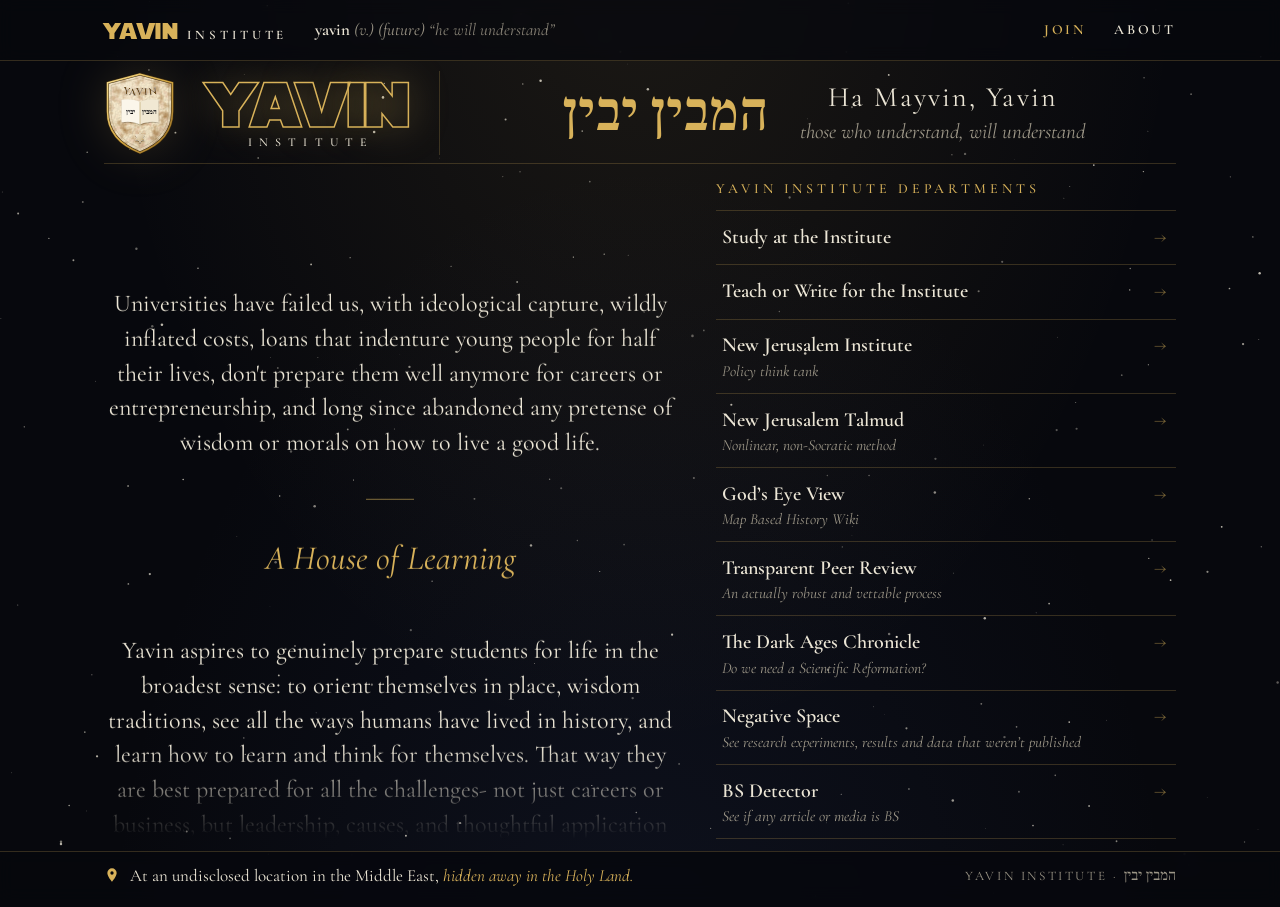
==== commit 8042ee5e: "Header: larger, wider motto; wordmark moves left beside the seal Co-Authored-By: Claude Opus 5.5 <no" ====
--- a/index.html
+++ b/index.html
@@ -130,8 +130,10 @@
 
     <aside class="motto">
       <div class="he" lang="he">המבין יבין</div>
-      <div class="translit">Ha Mayvin, Yavin</div>
-      <div class="en">those who understand, will understand</div>
+      <div class="gloss">
+        <div class="translit">Ha Mayvin, Yavin</div>
+        <div class="en">those who understand, will understand</div>
+      </div>
     </aside>
   </section>
 
--- a/assets/css/site.css
+++ b/assets/css/site.css
@@ -80,9 +80,9 @@
 /* ---------- HERO ---------- */
 .hero {
   display: grid;
-  grid-template-columns: 220px 1fr 220px;
+  grid-template-columns: auto auto 1fr;
   align-items: center;
-  gap: 24px;
+  gap: 32px;
   padding: 10px 0 8px;
   border-bottom: 1px solid var(--line);
 }
@@ -161,20 +161,23 @@
 
 /* ---------- MOTTO ---------- */
 .motto {
-  text-align: center;
+  display: flex; align-items: center; justify-content: center; gap: 32px;
   border-left: 1px solid var(--line);
-  padding-left: 20px;
-}
+  padding-left: 32px;
+  min-height: 84px;
+}
+.motto .gloss { text-align: center; }
 .motto .he {
   font-family: var(--hebrew);
   font-weight: 500;
-  font-size: 32px;
-  line-height: 1.1;
+  font-size: 56px;
+  line-height: 1;
+  white-space: nowrap;
   color: var(--gold);
   direction: rtl;
 }
-.motto .translit { margin-top: 4px; font-size: 16px; letter-spacing: 0.08em; }
-.motto .en { font-style: italic; color: var(--muted); font-size: 14px; line-height: 1.3; margin-top: 4px; white-space: nowrap; }
+.motto .translit { font-size: 28px; letter-spacing: 0.08em; line-height: 1.2; }
+.motto .en { font-style: italic; color: var(--muted); font-size: 21px; line-height: 1.3; margin-top: 4px; white-space: nowrap; }
 
 /* ---------- BODY: intro scroll beside the departments ---------- */
 .body-grid {
@@ -232,11 +235,16 @@
 
 @media (max-width: 1000px) {
   .nav .etym { display: none; }
-  .hero { grid-template-columns: 140px 1fr; }
-  .hero { grid-template-columns: 72px 1fr auto; }
-  .motto { padding-left: 16px; }
-  .motto .he { font-size: 26px; }
-  .motto .translit, .motto .en { display: none; }
+  .hero { gap: 20px; }
+  .motto { padding-left: 20px; gap: 20px; }
+  .motto .he { font-size: 40px; }
+  .motto .translit { font-size: 20px; }
+  .motto .en { font-size: 16px; }
+}
+@media (max-width: 800px) {
+  .motto .he { font-size: 30px; }
+  .motto .translit { font-size: 17px; }
+  .motto .en { font-size: 14px; }
 }
 @media (max-width: 900px) {
   main.wrap { height: auto; }
@@ -250,9 +258,12 @@
   .wrap { padding: 0 16px; }
   .nav .wrap { gap: 16px; }
   .nav .links { gap: 18px; }
-  .hero { grid-template-columns: 52px 1fr auto; gap: 12px; }
+  .hero { grid-template-columns: 52px auto; gap: 12px 16px; }
   .hero .seal { width: 52px; }
-  .motto .he { font-size: 22px; }
+  .motto { grid-column: 1 / -1; border-left: 0; border-top: 1px solid var(--line); padding: 10px 0 0; min-height: 0; gap: 16px; }
+  .motto .he { font-size: 34px; }
+  .motto .translit { font-size: 18px; }
+  .motto .en { font-size: 14px; white-space: normal; }
   .body-grid .intro { height: 260px; }
   .intro .chunk { font-size: 20px; }
   .depts .t { font-size: 20px; }
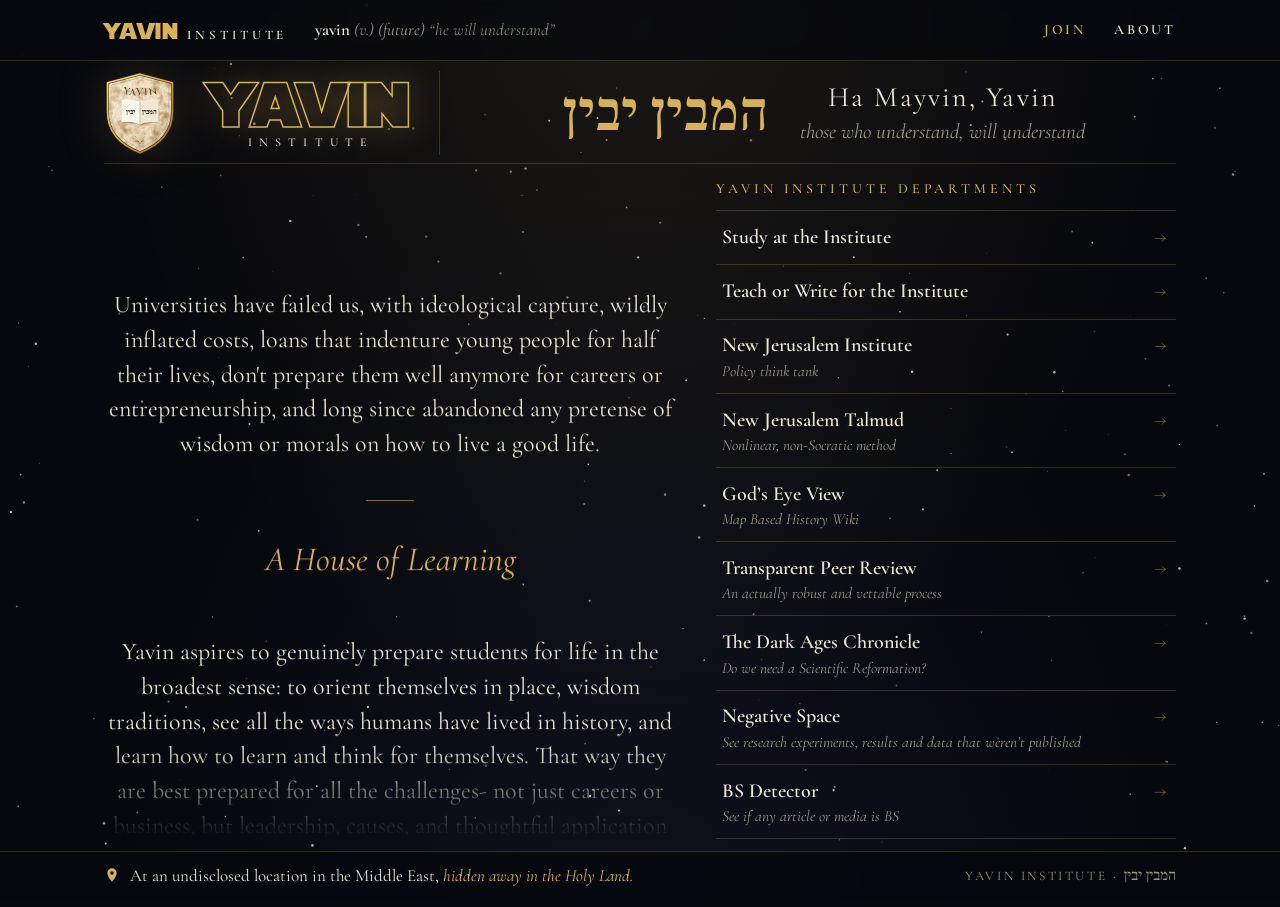
==== commit cadb4b13: "New Jerusalem Talmud page (/njt): printed-Talmud look, description, the four formative dafs as viewa" ====
--- a/index.html
+++ b/index.html
@@ -183,7 +183,7 @@
       <li><a href="#apply"><span class="t">Study at the Institute</span></a></li>
       <li><a href="#apply"><span class="t">Teach or Write for the Institute</span></a></li>
       <li><a href="https://newjerusalemorg.substack.com/" target="_blank" rel="noopener"><span class="t">New Jerusalem Institute</span><span class="d">Policy think tank</span></a></li>
-      <li><a href="#talmud"><span class="t">New Jerusalem Talmud</span><span class="d">Nonlinear, non-Socratic method</span></a></li>
+      <li><a href="njt/"><span class="t">New Jerusalem Talmud</span><span class="d">Nonlinear, non-Socratic method</span></a></li>
       <li><a href="https://godseyeviewalpha.lovable.app/" target="_blank" rel="noopener"><span class="t">God’s Eye View</span><span class="d">Map Based History Wiki</span></a></li>
       <li><a href="https://yavin-transparent-peer-review.vercel.app/"><span class="t">Transparent Peer Review</span><span class="d">An actually robust and vettable process</span></a></li>
       <li><a href="https://yavin-dark-ages-chronicle.vercel.app/"><span class="t">The Dark Ages Chronicle</span><span class="d">Do we need a Scientific Reformation?</span></a></li>
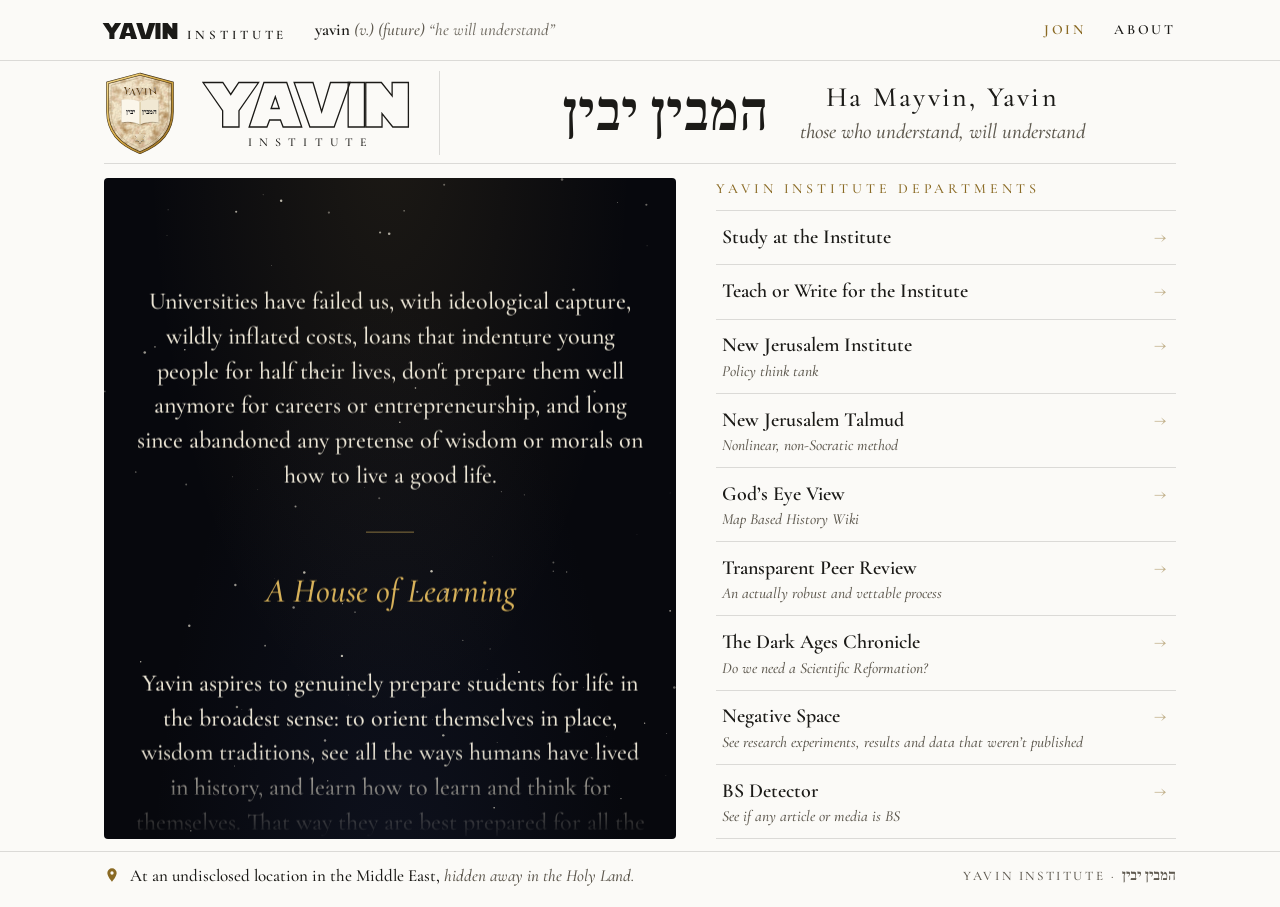
==== commit 639e74f7: "Tone down the homepage: light paper with black text; the starfield and white/gold text stay only in " ====
--- a/index.html
+++ b/index.html
@@ -14,8 +14,6 @@
 <link rel="stylesheet" href="assets/css/site.css">
 </head>
 <body>
-
-<div class="stars"><canvas id="sky"></canvas></div>
 
 <!-- NAV -->
 <nav class="nav">
@@ -139,7 +137,8 @@
 
 
   <div class="body-grid">
-  <!-- INTRO: taglines + five paragraphs, slow continuous scroll -->
+  <!-- INTRO: taglines + five paragraphs, slow continuous scroll, on its own starfield -->
+  <div class="sky"><canvas id="sky"></canvas>
   <section class="intro" aria-label="About Yavin Institute">
     <div class="chunks">
       <p class="chunk">
@@ -175,6 +174,7 @@
       </p>
     </div>
   </section>
+  </div>
 
   <!-- DEPARTMENTS -->
   <section class="depts" aria-labelledby="depts-h">
--- a/assets/css/site.css
+++ b/assets/css/site.css
@@ -7,14 +7,15 @@
 }
 
 :root {
-  --bg: #07080d;
-  --bg-2: #0d0f18;
-  --ink: #ece6d6;
-  --muted: #9c9687;
-  --gold: #d8b25a;
-  --gold-deep: #9c7a2e;
-  --line: rgba(216, 178, 90, 0.22);
-  --card: rgba(255, 255, 255, 0.025);
+  --bg: #fbfaf7;
+  --ink: #1b1a17;
+  --muted: #5f5a50;
+  --gold: #8a6a24;            /* muted, dark enough to read on paper */
+  --line: rgba(27, 26, 23, 0.14);
+  /* the starry intro panel keeps the night palette */
+  --sky-bg: #07080d;
+  --sky-ink: #ece6d6;
+  --sky-gold: #d8b25a;
   --serif: "Cormorant Garamond", Georgia, serif;
   --hebrew: "Frank Ruhl Libre", "Times New Roman", serif;
   --jedi: "Star Jedi", "Arial Black", sans-serif;
@@ -29,19 +30,20 @@
   font-family: var(--serif);
   font-size: 19px;
   line-height: 1.6;
+  font-weight: 500;
   overflow-x: hidden;
-  -webkit-font-smoothing: antialiased;
-}
-
-/* starfield */
-.stars {
-  position: fixed; inset: 0; z-index: -1; pointer-events: none;
+}
+
+/* starfield: only behind the scrolling intro */
+.sky {
+  position: relative; display: flex; overflow: hidden;
+  border-radius: 4px;
   background:
     radial-gradient(ellipse at 50% -10%, rgba(216,178,90,0.10), transparent 60%),
     radial-gradient(ellipse at 50% 120%, rgba(60,80,140,0.14), transparent 60%),
-    var(--bg);
-}
-.stars canvas { width: 100%; height: 100%; display: block; }
+    var(--sky-bg);
+}
+.sky canvas { position: absolute; inset: 0; width: 100%; height: 100%; display: block; pointer-events: none; }
 
 .wrap { max-width: 1120px; margin: 0 auto; padding: 0 24px; }
 
@@ -55,7 +57,7 @@
 /* ---------- NAV ---------- */
 .nav {
   border-bottom: 1px solid var(--line);
-  background: rgba(7, 8, 13, 0.7);
+  background: rgba(251, 250, 247, 0.92);
   backdrop-filter: blur(8px);
   position: sticky; top: 0; z-index: 10;
 }
@@ -64,7 +66,7 @@
   height: 60px;
 }
 .brand { display: flex; align-items: baseline; gap: 10px; text-decoration: none; color: var(--ink); white-space: nowrap; }
-.brand .y { font-family: var(--jedi); color: var(--gold); font-size: 22px; letter-spacing: 0.02em; }
+.brand .y { font-family: var(--jedi); color: var(--ink); font-size: 22px; letter-spacing: 0.02em; }
 .brand .i { letter-spacing: 0.3em; text-transform: uppercase; font-size: 13px; font-weight: 600; }
 .nav .etym { font-style: italic; color: var(--muted); font-size: 17px; white-space: nowrap; }
 .nav .etym .q { opacity: 0.85; }
@@ -88,7 +90,7 @@
 }
 .hero .seal { width: 72px; justify-self: start; }
 
-.seal { width: 100%; height: auto; filter: drop-shadow(0 0 24px rgba(216,178,90,0.18)); }
+.seal { width: 100%; height: auto; }
 
 .title { text-align: center; }
 .wordmark {
@@ -96,9 +98,8 @@
   font-size: clamp(36px, 5vw, 60px);
   line-height: 0.9;
   color: transparent;
-  -webkit-text-stroke: 1.5px var(--gold);
+  -webkit-text-stroke: 1.3px var(--ink);
   letter-spacing: 0.02em;
-  text-shadow: 0 0 40px rgba(216,178,90,0.25);
 }
 .institute {
   font-weight: 500;
@@ -132,6 +133,8 @@
   min-height: 0;
   width: 100%;
   margin: 0;
+  padding: 0 28px;
+  color: var(--sky-ink);
   text-align: center;
   overflow: hidden;
   position: relative;
@@ -149,11 +152,11 @@
   display: block;
   width: 48px; height: 1px;
   margin: 1.6em auto 0;
-  background: var(--gold);
+  background: var(--sky-gold);
   opacity: 0.6;
 }
-.intro .chunk em { font-style: normal; color: var(--gold); }
-.intro .tagline { font-style: italic; color: var(--gold); font-size: 34px; line-height: 1.2; }
+.intro .chunk em { font-style: normal; color: var(--sky-gold); }
+.intro .tagline { font-style: italic; color: var(--sky-gold); font-size: 34px; line-height: 1.2; }
 .intro .tagline::after { display: none; }
 @media (prefers-reduced-motion: reduce) {
   .intro { overflow-y: auto; }
@@ -173,7 +176,7 @@
   font-size: 56px;
   line-height: 1;
   white-space: nowrap;
-  color: var(--gold);
+  color: var(--ink);
   direction: rtl;
 }
 .motto .translit { font-size: 28px; letter-spacing: 0.08em; line-height: 1.2; }
@@ -185,7 +188,7 @@
   display: grid; grid-template-columns: 1fr 460px; gap: 40px;
   padding: 14px 0 12px;
 }
-.body-grid .intro { contain: size; height: auto; }   /* takes the height the departments list sets */
+.body-grid .sky { contain: size; height: auto; }   /* takes the height the departments list sets */
 
 /* ---------- DEPARTMENTS ---------- */
 .depts { display: flex; flex-direction: column; min-height: 0; }
@@ -202,7 +205,7 @@
   transition: background 0.2s, color 0.2s;
 }
 .depts a::after { content: "→"; grid-column: 2; grid-row: 1; color: var(--gold); opacity: 0.5; transition: opacity 0.2s, transform 0.2s; }
-.depts a:hover { background: rgba(216,178,90,0.06); }
+.depts a:hover { background: rgba(138,106,36,0.06); }
 .depts a:hover::after { opacity: 1; transform: translateX(3px); }
 .depts a:hover .t { color: var(--gold); }
 .depts .n { grid-row: 1 / span 2; font-family: var(--hebrew); color: var(--gold); font-size: 22px; line-height: 1.2; text-align: center; }
@@ -214,7 +217,7 @@
 footer {
   position: fixed; left: 0; right: 0; bottom: 0; z-index: 10;
   border-top: 1px solid var(--line);
-  background: rgba(7, 8, 13, 0.85);
+  background: rgba(251, 250, 247, 0.94);
   backdrop-filter: blur(8px);
 }
 footer .wrap {
@@ -223,7 +226,7 @@
   font-size: 17px;
 }
 footer .pin { width: 16px; height: 16px; fill: var(--gold); vertical-align: -2px; margin-right: 6px; }
-footer .hidden { font-style: italic; color: var(--gold); }
+footer .hidden { font-style: italic; color: var(--muted); }
 footer .fine {
   font-size: 13px;
   letter-spacing: 0.2em;
@@ -249,7 +252,7 @@
 @media (max-width: 900px) {
   main.wrap { height: auto; }
   .body-grid { grid-template-columns: 1fr; gap: 28px; }
-  .body-grid .intro { contain: none; height: 300px; }
+  .body-grid .sky { contain: none; height: 300px; }
   .depts li { flex: none; }
   .depts a { padding-top: 8px; padding-bottom: 8px; }
 }
@@ -264,7 +267,8 @@
   .motto .he { font-size: 34px; }
   .motto .translit { font-size: 18px; }
   .motto .en { font-size: 14px; white-space: normal; }
-  .body-grid .intro { height: 260px; }
+  .body-grid .sky { height: 260px; }
+  .intro { padding: 0 16px; }
   .intro .chunk { font-size: 20px; }
   .depts .t { font-size: 20px; }
   .depts .d { font-size: 16px; }
